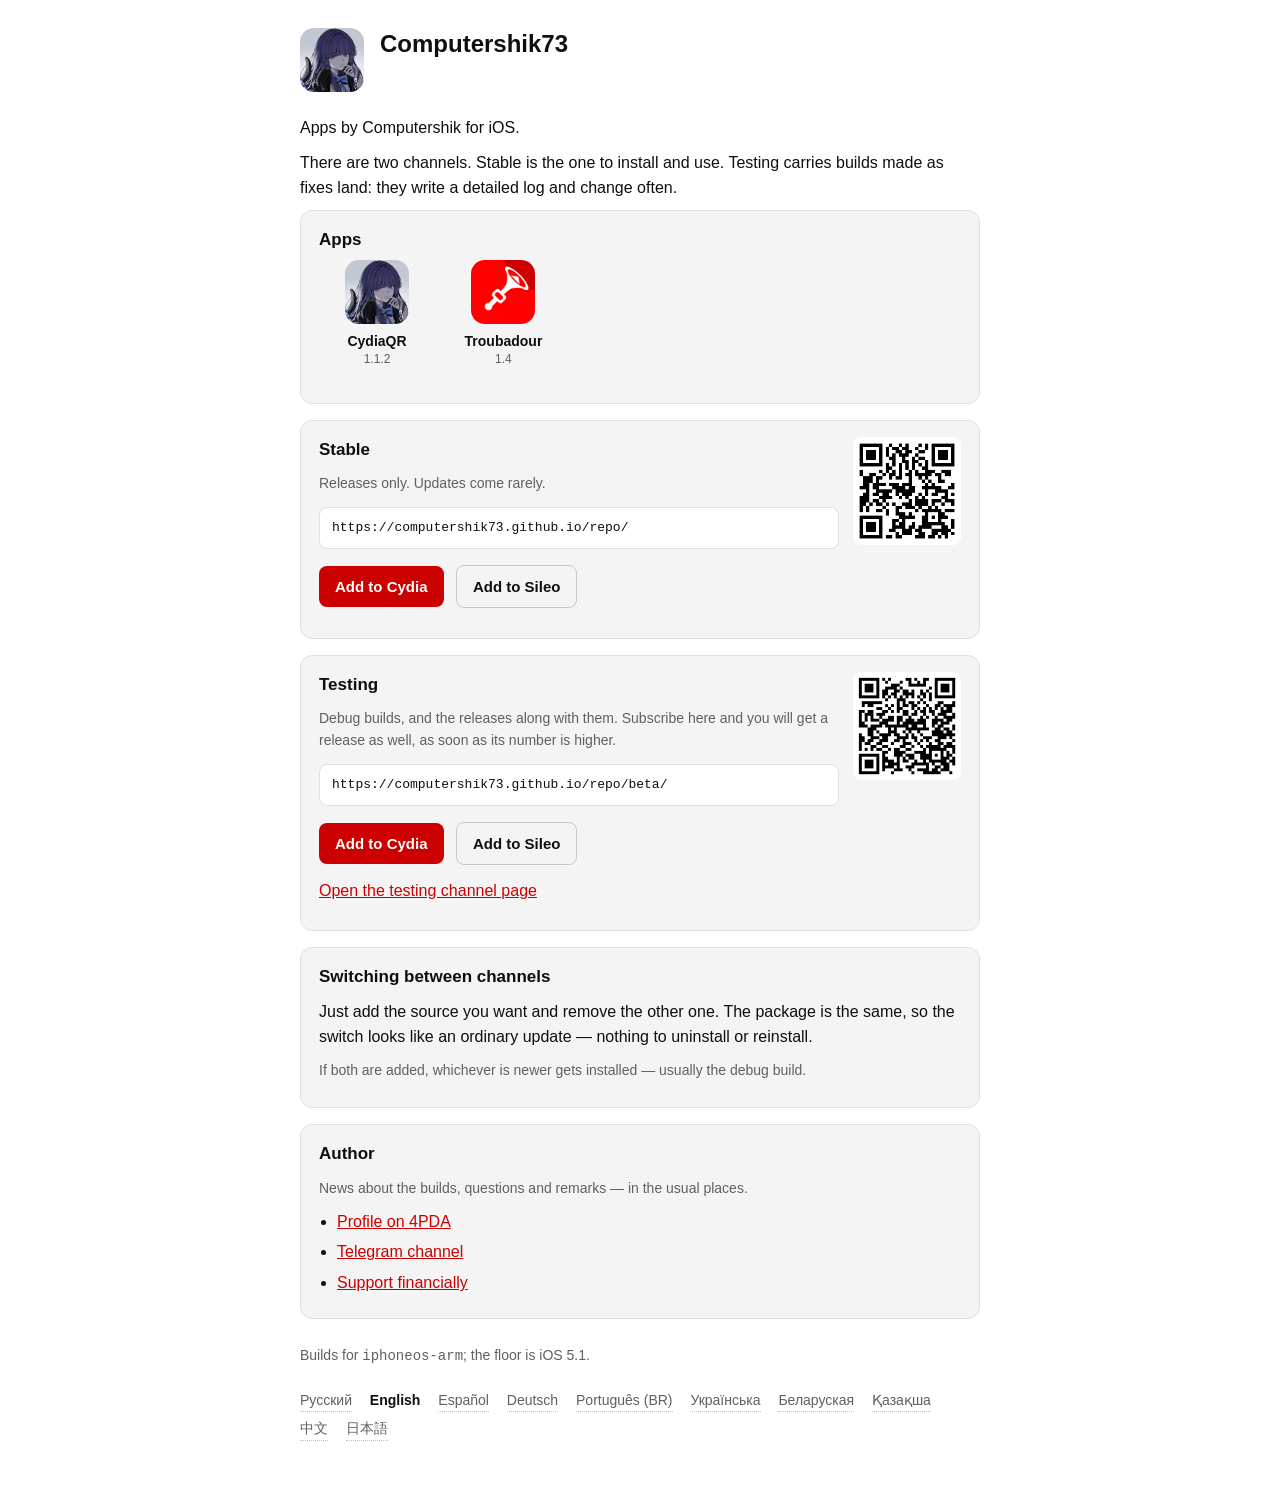
==== index.html @ c0d98966 "Troubadour 1.4 — выпуск в стабильном канале Пакет и .ipa одной сборки: deb для Cydia и Sileo, ipa дл" ====
<!DOCTYPE html>
<html lang="ru">
<head>
<meta charset="utf-8">
<meta name="viewport" content="width=device-width, initial-scale=1">
<title>Источник Computershik73 для Cydia и Sileo</title>
<!--
    Вёрстка нарочно старая.

    Страницу открывают с того же устройства, на которое ставят пакет,
    а это iOS 5 и её Safari. Он не знает ни переменных CSS, ни флексов,
    ни `gap`, ни `prefers-color-scheme`. Здесь ничего этого и нет: цвета
    числами, отступы в точках, обтекание и `inline-block` — всё родом
    из того же времени, что и само устройство.

    Тёмная тема идёт отдельным блоком в конце: старый браузер условия
    не понимает и просто пропускает его, оставаясь на светлой.
-->
<link rel="stylesheet" href="style.css">
</head>
<body data-i18n-title="title_index">
<div class="wrap">

<div class="head">
    <img src="CydiaIcon.png" alt="">
    <div class="who">
        <h1>Computershik73</h1>
    </div>
</div>

<p data-i18n="intro1">Приложения от Computershik для iOS.</p>

<p data-i18n="intro2">Каналов два. Стабильный — то, чем можно пользоваться. Канал
испытаний — сборки по мере правок: они пишут подробный журнал
и меняются часто.</p>

<div class="card">
    <h2 data-i18n="apps_h">Приложения</h2>
<!-- apps:start -->
<div class="grid">
    <a class="app" href="apps/ru.computershik.cydiaqr/">
        <img src="CydiaIcon.png" alt="">
        <span class="name">CydiaQR</span>
        <span class="ver">1.1.2</span>
    </a>
    <a class="app" href="apps/ru.computershik.troubadour/">
        <img src="icons/ru.computershik.troubadour.png" alt="">
        <span class="name">Troubadour</span>
        <span class="ver">1.4</span>
    </a>
</div>
<!-- apps:end -->
</div>


<div class="card">
    <img class="qr" src="qr.png" alt="">
    <h2 data-i18n="stable_h">Стабильный</h2>
    <p class="note" data-i18n="stable_note">Только выпуски. Обновления приходят редко.</p>

    <code class="url">https://computershik73.github.io/repo/</code>

    <p>
        <a class="btn" data-i18n="btn_cydia" href="cydia://url/https://cydia.saurik.com/api/share#?source=https://computershik73.github.io/repo/">Добавить в Cydia</a>
        <a class="btn plain" data-i18n="btn_sileo" href="sileo://source/https://computershik73.github.io/repo/">Добавить в Sileo</a>
    </p>
</div>

<div class="card">
    <img class="qr" src="beta/qr.png" alt="">
    <h2 data-i18n="beta_h">Испытания</h2>
    <p class="note" data-i18n="beta_note">Отладочные сборки, а вместе с ними и выпуски.
    Подписавшись сюда, выпуск вы тоже увидите — как только его номер
    станет старше.</p>

    <code class="url">https://computershik73.github.io/repo/beta/</code>

    <p>
        <a class="btn" data-i18n="btn_cydia" href="cydia://url/https://cydia.saurik.com/api/share#?source=https://computershik73.github.io/repo/beta/">Добавить в Cydia</a>
        <a class="btn plain" data-i18n="btn_sileo" href="sileo://source/https://computershik73.github.io/repo/beta/">Добавить в Sileo</a>
    </p>

    <p><a href="beta/" data-i18n="beta_page">Открыть страницу канала испытаний</a></p>
</div>

<div class="card">
    <h2 data-i18n="switch_h">Как перейти с одного канала на другой</h2>
    <p data-i18n="switch_p1">Достаточно добавить нужный источник и убрать ненужный. Пакет один
    и тот же, поэтому переход выглядит обычным обновлением — ни удалять,
    ни переустанавливать ничего не надо.</p>
    <p class="note" data-i18n="switch_p2">Если добавлены оба, ставиться будет то, что новее, —
    как правило, отладочная сборка.</p>
</div>

<div class="card">
    <h2 data-i18n="author_h">Автор</h2>
    <p class="note" data-i18n="author_note">Новости о сборках, вопросы и замечания — там же,
    где и всегда.</p>

    <ul class="links">
        <li><a href="https://4pda.to/forum/index.php?showuser=4458524" data-i18n="link_4pda">Страница на 4PDA</a></li>
        <li><a href="https://t.me/cmplog" data-i18n="link_tg">Telegram-канал</a></li>
        <li><a href="https://pay.cloudtips.ru/p/83821e32" data-i18n="link_donate">Поддержать финансово</a></li>
    </ul>
</div>

<footer data-i18n="footer">
    Сборки для <code>iphoneos-arm</code>, нижняя граница — iOS 5.1.
</footer>

<div class="langs">
    <a href="?lang=ru" data-lang="ru" class="lang">Русский</a>
    <a href="?lang=en" data-lang="en" class="lang">English</a>
    <a href="?lang=es" data-lang="es" class="lang">Español</a>
    <a href="?lang=de" data-lang="de" class="lang">Deutsch</a>
    <a href="?lang=pt-br" data-lang="pt-br" class="lang">Português (BR)</a>
    <a href="?lang=uk" data-lang="uk" class="lang">Українська</a>
    <a href="?lang=be" data-lang="be" class="lang">Беларуская</a>
    <a href="?lang=kk" data-lang="kk" class="lang">Қазақша</a>
    <a href="?lang=zh" data-lang="zh" class="lang">中文</a>
    <a href="?lang=ja" data-lang="ja" class="lang">日本語</a>
</div>

</div>

<script src="i18n.js"></script>
</body>
</html>
---- style.css ----
/*
 * Общий вид всех страниц источника.
 *
 * Вёрстка нарочно старая: страницу открывают с того же устройства,
 * на которое ставят пакет, а это iOS 5 и её Safari. Ни переменных CSS,
 * ни флексов, ни `gap` — цвета числами, отступы в точках, обтекание
 * и `inline-block`. Сетка значков тоже на `inline-block`, а не на сетке
 * или флексе: так она переносится сама и там, где о них не слышали.
 *
 * Тёмная тема — отдельным блоком в конце: старый браузер условия
 * не понимает и просто пропускает его, оставаясь на светлой.
 */

* { -webkit-box-sizing: border-box; box-sizing: border-box; }

body {
    margin: 0;
    padding: 28px 16px 56px;
    background: #ffffff;
    color: #0f0f0f;
    font-family: "Helvetica Neue", Helvetica, Arial, sans-serif;
    font-size: 16px;
    line-height: 1.55;
    -webkit-text-size-adjust: 100%;
}

.wrap { max-width: 680px; margin: 0 auto; }

.head { margin-bottom: 24px; }

.head:after { content: ""; display: block; clear: both; }

.head img {
    float: left;
    width: 64px;
    height: 64px;
    margin-right: 16px;
    -webkit-border-radius: 14px;
    border-radius: 14px;
}

.head .who { overflow: hidden; }

h1 { font-size: 24px; line-height: 1.2; margin: 2px 0 4px; }

h2 { font-size: 17px; margin: 0 0 6px; }

.sub { color: #606060; font-size: 15px; }

p { margin: 10px 0; }

.card:after { content: ""; display: block; clear: both; }

.card {
    background: #f4f4f4;
    border: 1px solid #e0e0e0;
    -webkit-border-radius: 12px;
    border-radius: 12px;
    padding: 16px 18px;
    margin-bottom: 16px;
}

.url {
    display: block;
    overflow: hidden;
    margin: 12px 0;
    padding: 10px 12px;
    background: #ffffff;
    border: 1px solid #e0e0e0;
    -webkit-border-radius: 8px;
    border-radius: 8px;
    font-family: Menlo, Courier, monospace;
    font-size: 13px;
    word-wrap: break-word;
}

a { color: #cc0000; }

a.btn {
    display: inline-block;
    margin: 4px 8px 4px 0;
    padding: 9px 16px;
    -webkit-border-radius: 8px;
    border-radius: 8px;
    background: #cc0000;
    color: #ffffff;
    text-decoration: none;
    font-size: 15px;
    font-weight: bold;
}

a.btn.plain {
    background: transparent;
    color: #0f0f0f;
    border: 1px solid #c8c8c8;
}

.note { color: #606060; font-size: 14px; }

ul.links { margin: 10px 0 0; padding: 0 0 0 18px; }

ul.links li { margin: 6px 0; }

footer { color: #606060; font-size: 14px; margin-top: 26px; }

code { font-family: Menlo, Courier, monospace; font-size: 14px; }

/* Значок с адресом канала — рядом со ссылкой, справа. */

.qr {
    float: right;
    width: 108px;
    height: 108px;
    margin: 0 0 10px 14px;
    background: #ffffff;
    -webkit-border-radius: 8px;
    border-radius: 8px;
}

/*
 * На узком экране значок мельче: у iPhone 4 ширина 320 точек, и
 * стосемивосьмиточечный квадрат съедал у адреса больше половины строки.
 * Условие по ширине старый Safari понимает — в отличие от условия
 * про тёмную тему.
 */
@media (max-width: 420px) {
    .qr { width: 84px; height: 84px; margin-left: 10px; }
}

/* Сетка приложений: значок, название, номер выпуска. */

.grid { margin: 2px 0 0; }

.grid:after { content: ""; display: block; clear: both; }

.grid a.app {
    display: inline-block;
    width: 116px;
    margin: 0 6px 18px 0;
    vertical-align: top;
    text-align: center;
    text-decoration: none;
    color: #0f0f0f;
}

.grid a.app img {
    display: block;
    width: 64px;
    height: 64px;
    margin: 0 auto 8px;
    -webkit-border-radius: 14px;
    border-radius: 14px;
}

.grid .name { display: block; font-size: 14px; font-weight: bold; line-height: 1.3; }

.grid .ver { display: block; font-size: 12px; color: #606060; }

/* Страница одного приложения. */

.app-head { margin-bottom: 18px; }

.app-head:after { content: ""; display: block; clear: both; }

.app-head img {
    float: left;
    width: 72px;
    height: 72px;
    margin-right: 16px;
    -webkit-border-radius: 16px;
    border-radius: 16px;
}

.app-head .who { overflow: hidden; }

table.facts { width: 100%; border-collapse: collapse; font-size: 14px; }

table.facts th {
    width: 40%;
    padding: 6px 12px 6px 0;
    text-align: left;
    font-weight: normal;
    color: #606060;
    vertical-align: top;
}

table.facts td { padding: 6px 0; vertical-align: top; word-wrap: break-word; }

ul.olds { margin: 8px 0 0; padding: 0 0 0 18px; font-size: 14px; }

ul.olds li { margin: 5px 0; }

/* Переключатель языка внизу страницы. */

.langs { margin-top: 22px; font-size: 14px; }

.langs a {
    display: inline-block;
    margin: 0 14px 6px 0;
    color: #606060;
    text-decoration: none;
    border-bottom: 1px dotted #c0c0c0;
}

.langs a.here {
    color: #0f0f0f;
    font-weight: bold;
    border-bottom-color: transparent;
}

@media (prefers-color-scheme: dark) {
    body { background: #0f0f0f; color: #f1f1f1; }
    .sub, .note, footer { color: #aaaaaa; }
    .card { background: #1c1c1c; border-color: #303030; }
    .url { background: #0f0f0f; border-color: #303030; }
    a { color: #ff4444; }
    a.btn { background: #cc0000; color: #ffffff; }
    a.btn.plain { color: #f1f1f1; border-color: #3a3a3a; }
    .grid a.app { color: #f1f1f1; }
    .grid .ver { color: #aaaaaa; }
    table.facts th { color: #aaaaaa; }
    .langs a { color: #aaaaaa; border-bottom-color: #3a3a3a; }
    .langs a.here { color: #f1f1f1; border-bottom-color: transparent; }
}
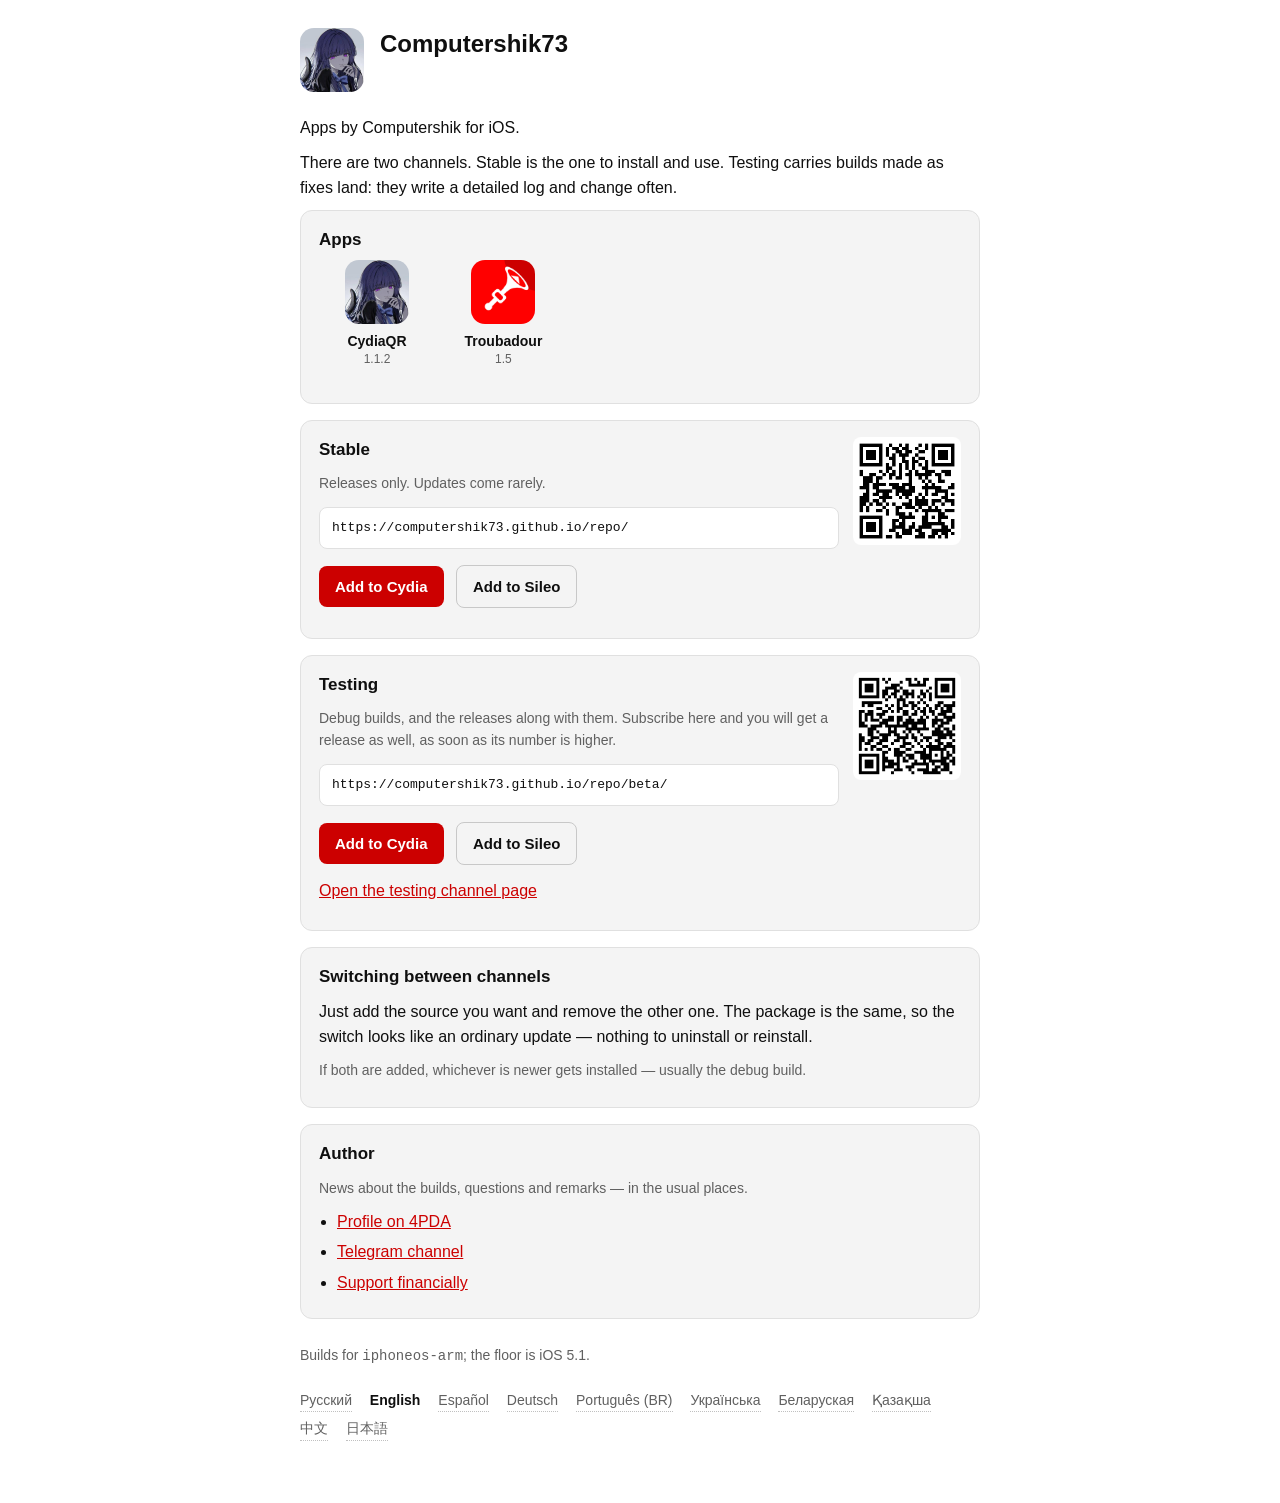
==== commit ddd41607: "Troubadour 1.5 — выпуск в стабильном канале Выпуск зеркалится и в канал испытаний: иначе подписавший" ====
--- a/index.html
+++ b/index.html
@@ -46,7 +46,7 @@
     <a class="app" href="apps/ru.computershik.troubadour/">
         <img src="icons/ru.computershik.troubadour.png" alt="">
         <span class="name">Troubadour</span>
-        <span class="ver">1.4</span>
+        <span class="ver">1.5</span>
     </a>
 </div>
 <!-- apps:end -->
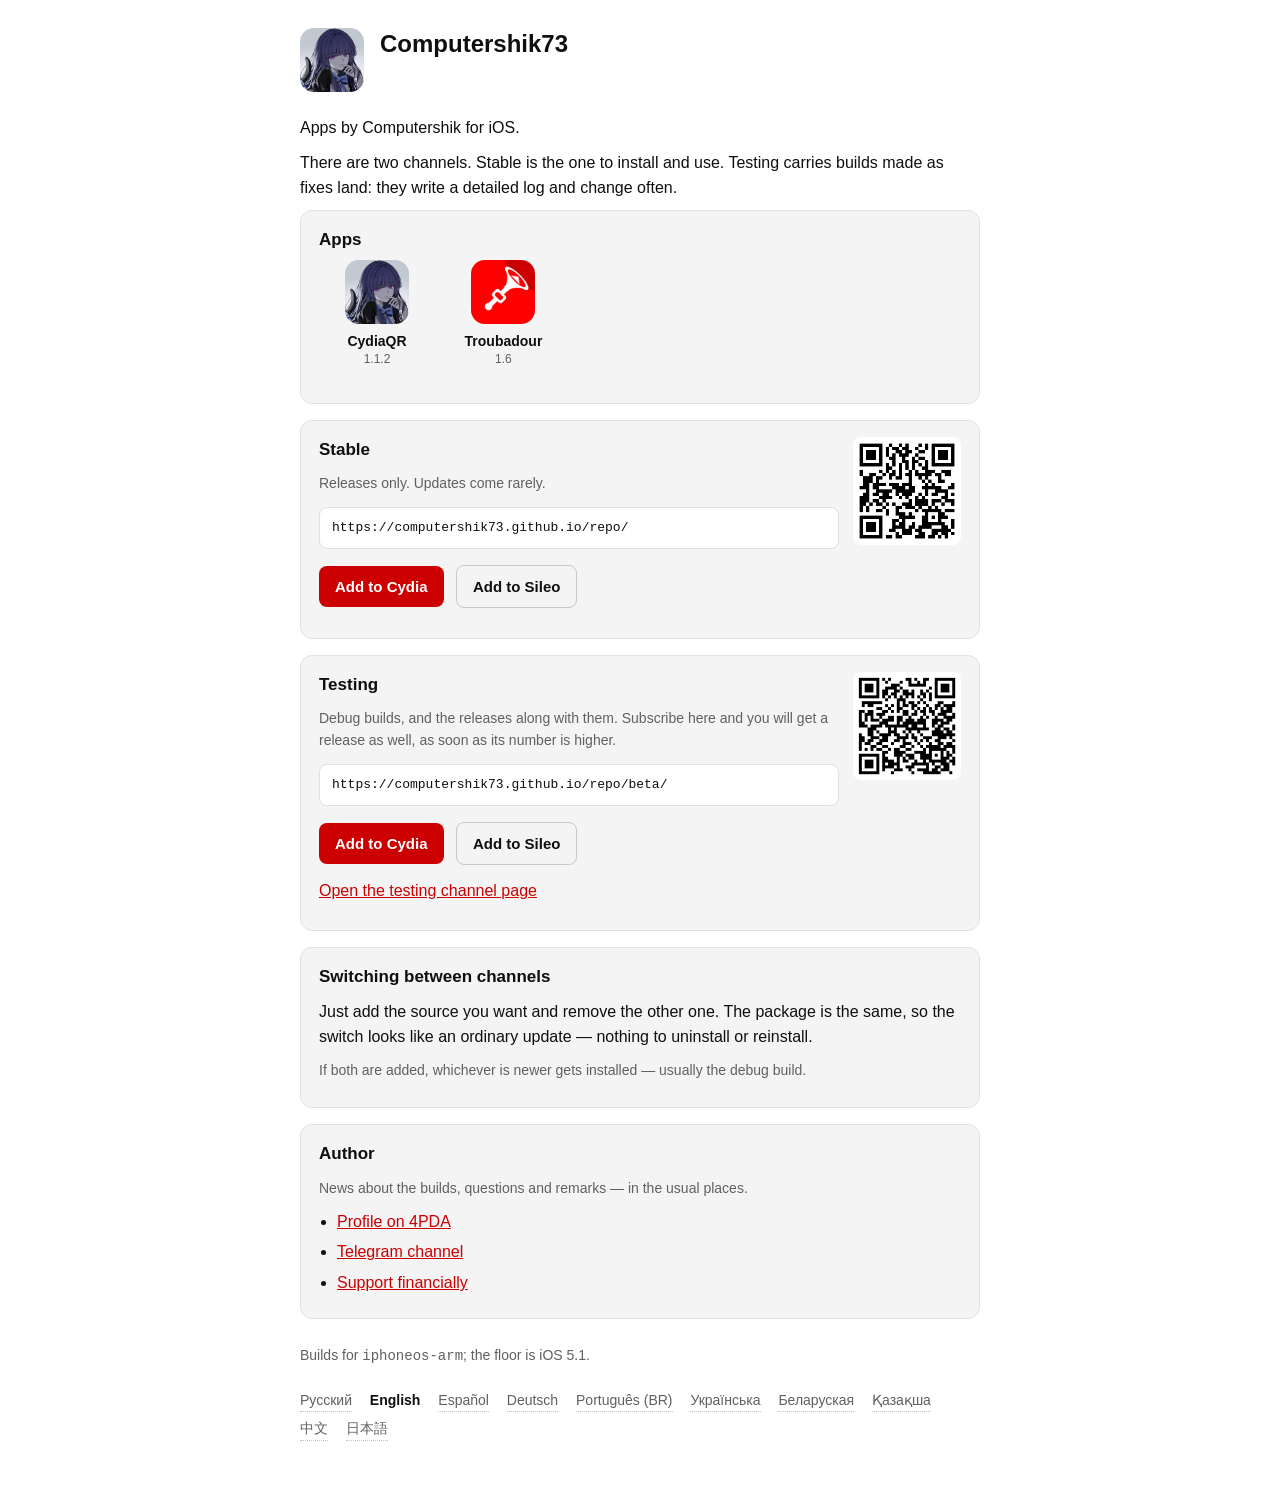
==== commit 9dcb15ac: "Troubadour 1.6 — выпуск в стабильном канале Co-Authored-By: Claude Opus 5.5 <noreply@anthropic.com>" ====
--- a/index.html
+++ b/index.html
@@ -46,7 +46,7 @@
     <a class="app" href="apps/ru.computershik.troubadour/">
         <img src="icons/ru.computershik.troubadour.png" alt="">
         <span class="name">Troubadour</span>
-        <span class="ver">1.5</span>
+        <span class="ver">1.6</span>
     </a>
 </div>
 <!-- apps:end -->
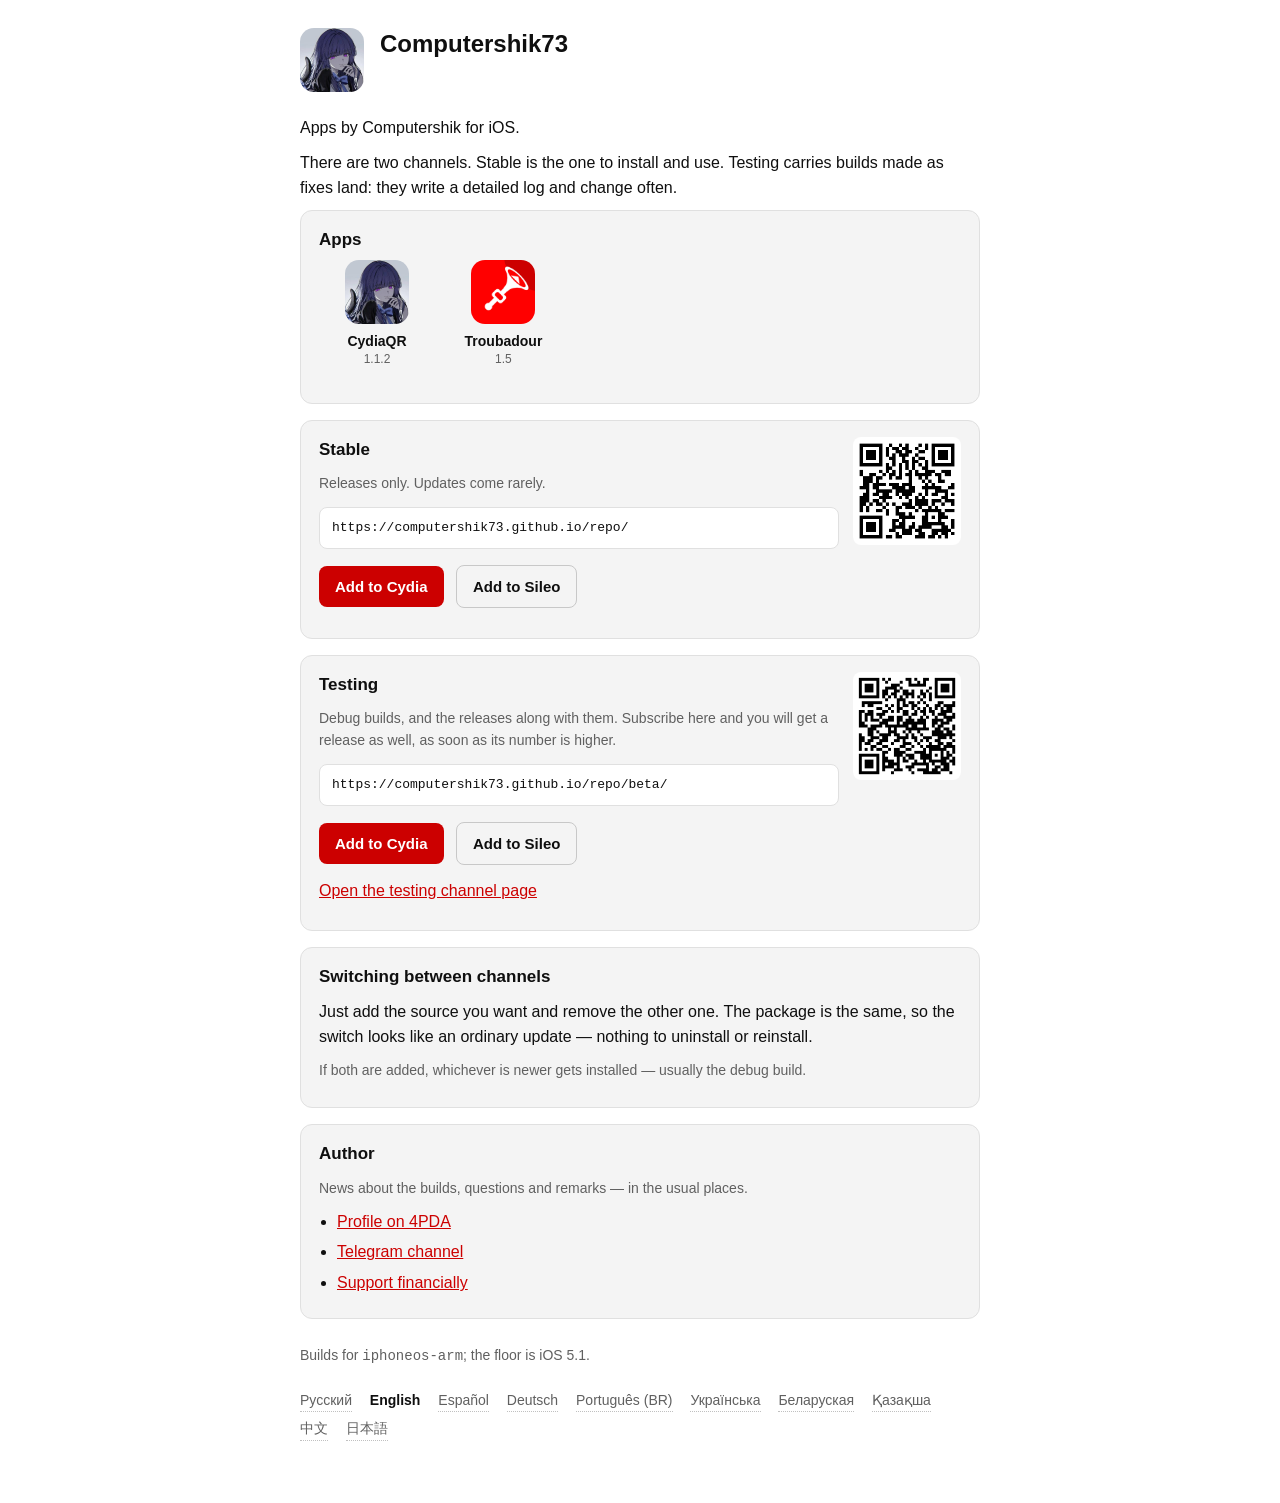
==== commit c16455bf: "Troubadour 1.6 убран из стабильного канала — остаётся только в бете до проверки исправлений Co-Autho" ====
--- a/index.html
+++ b/index.html
@@ -46,7 +46,7 @@
     <a class="app" href="apps/ru.computershik.troubadour/">
         <img src="icons/ru.computershik.troubadour.png" alt="">
         <span class="name">Troubadour</span>
-        <span class="ver">1.6</span>
+        <span class="ver">1.5</span>
     </a>
 </div>
 <!-- apps:end -->
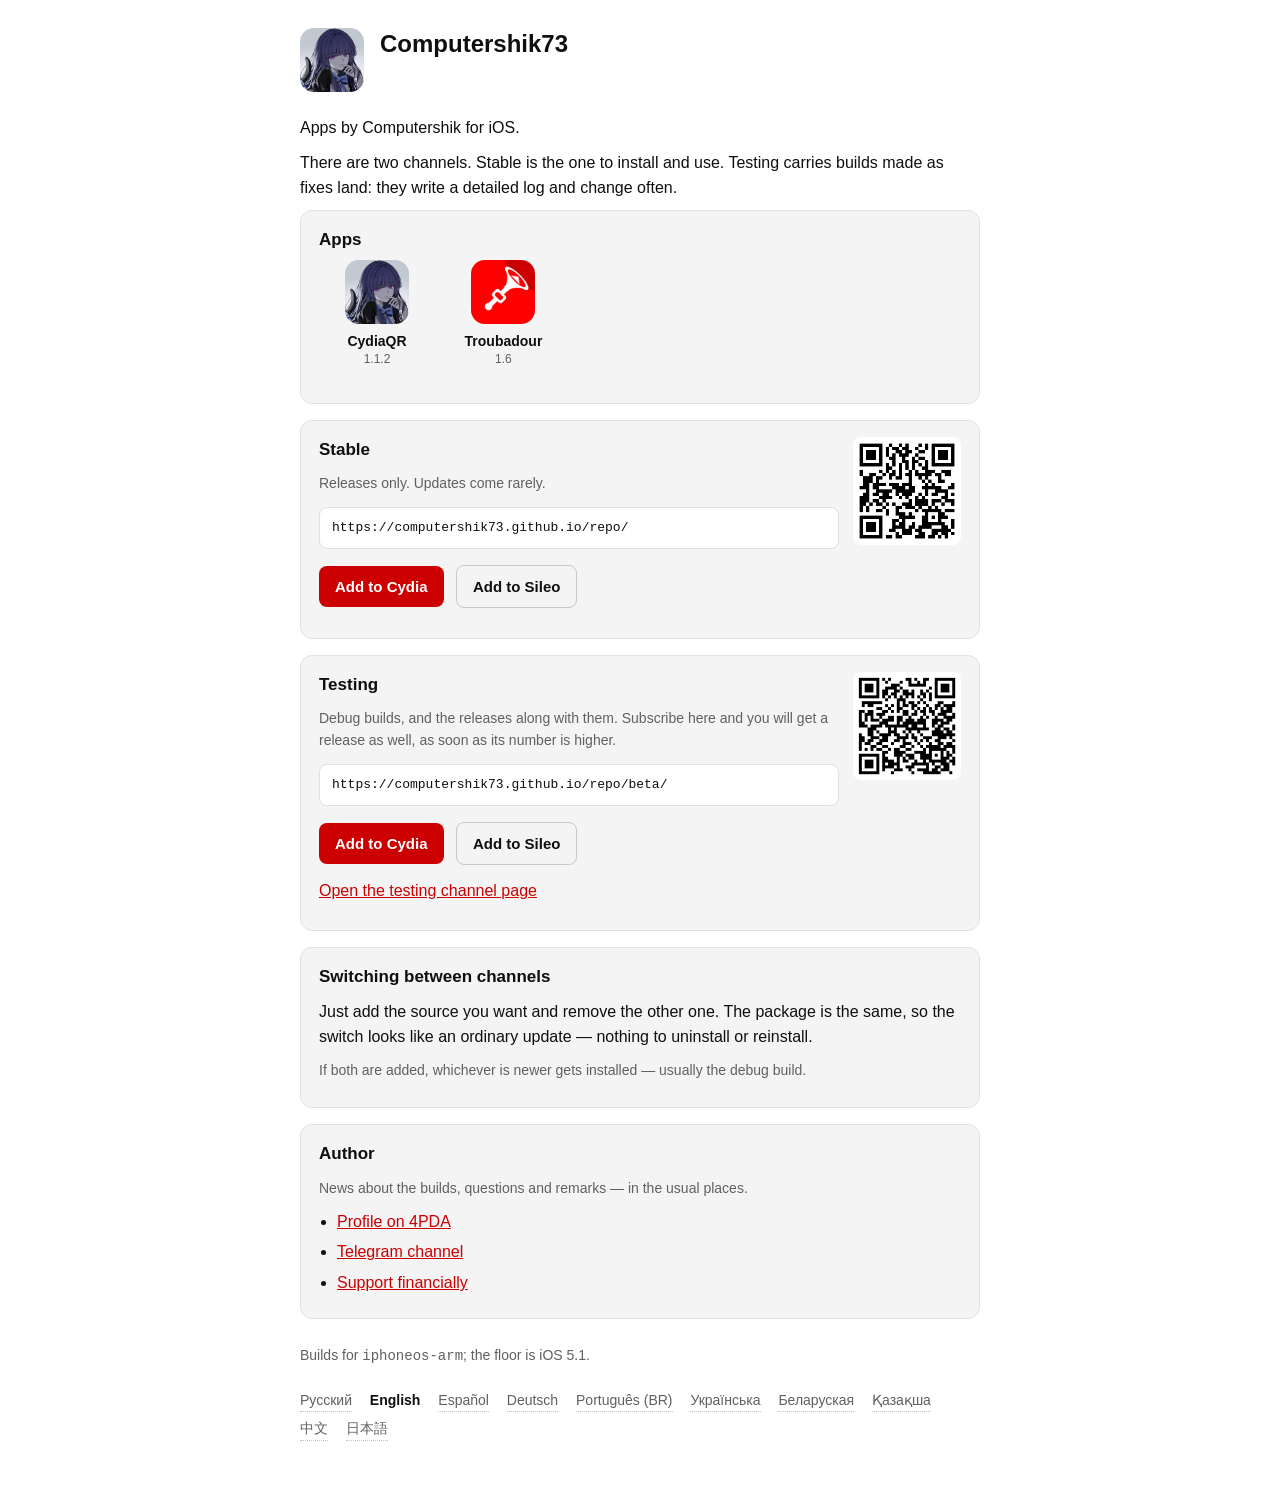
==== commit 82e41b78: "Troubadour 1.6 (релиз, пересборка с исправлениями 1.6-1…1.6-9) Co-Authored-By: Claude Opus 5.5 <nore" ====
--- a/index.html
+++ b/index.html
@@ -46,7 +46,7 @@
     <a class="app" href="apps/ru.computershik.troubadour/">
         <img src="icons/ru.computershik.troubadour.png" alt="">
         <span class="name">Troubadour</span>
-        <span class="ver">1.5</span>
+        <span class="ver">1.6</span>
     </a>
 </div>
 <!-- apps:end -->
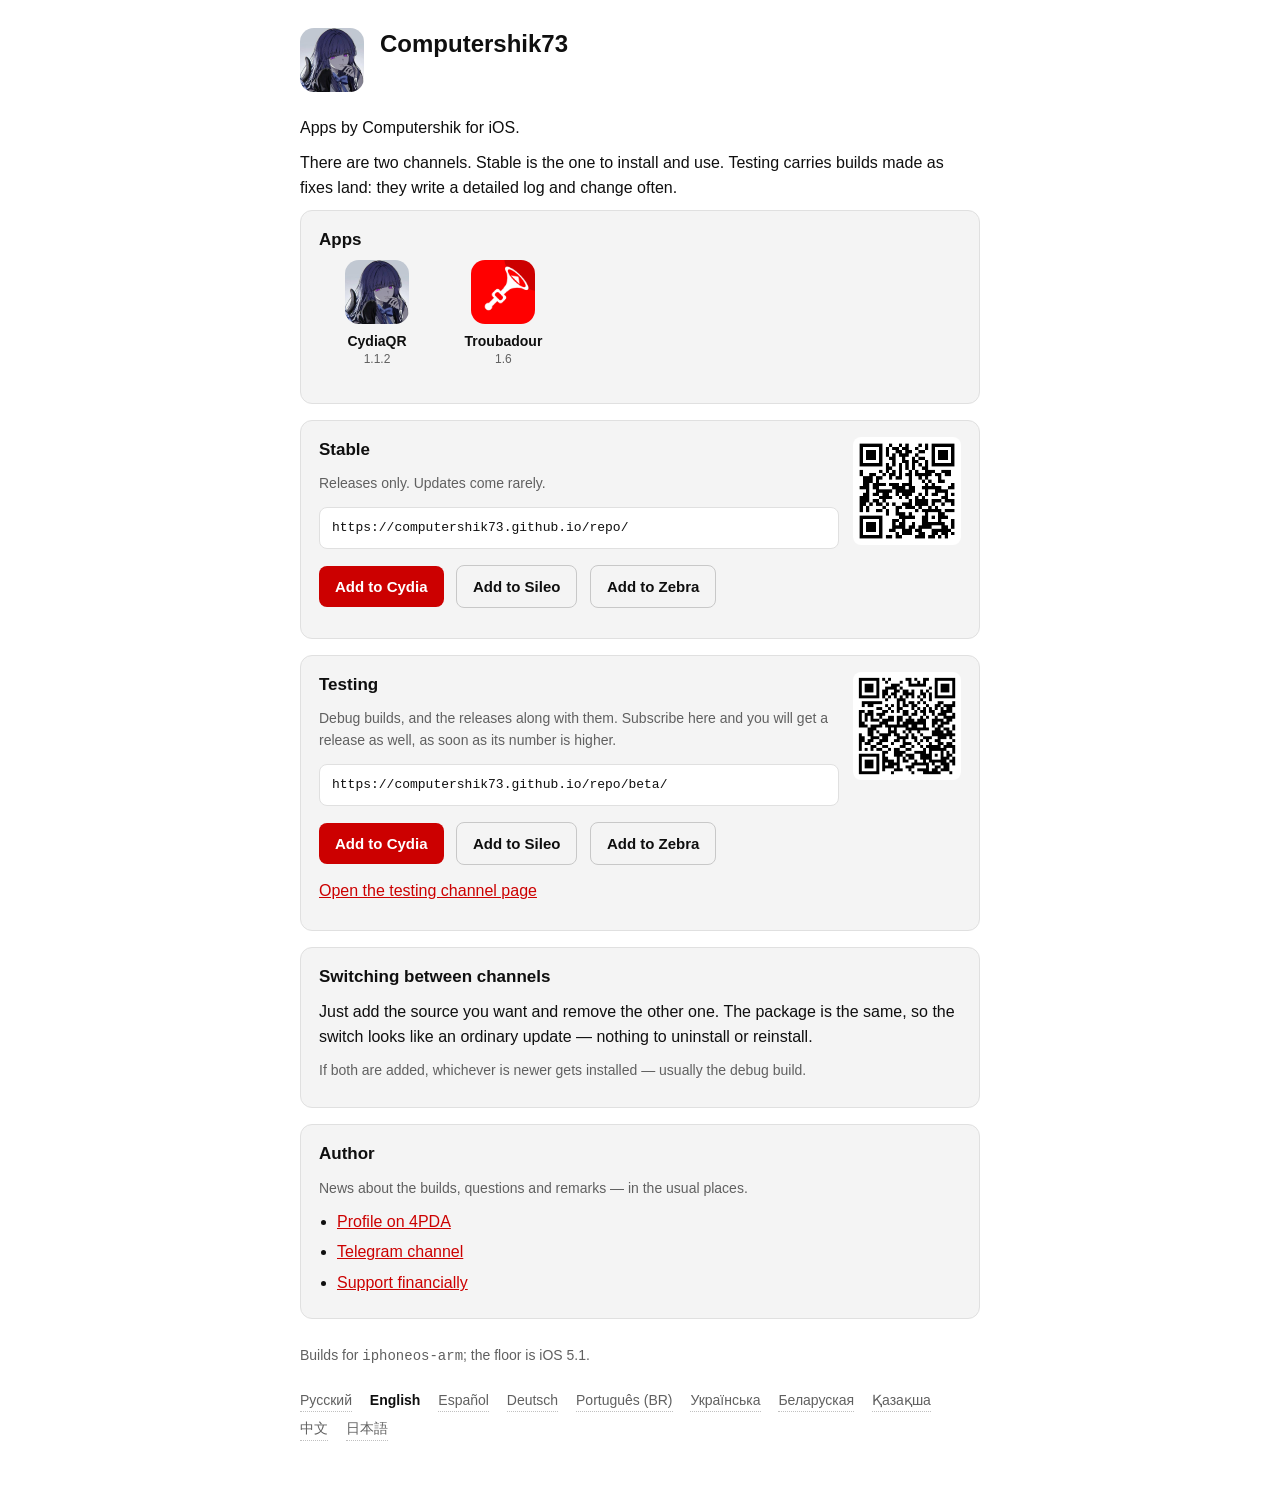
==== commit f040fc24: "Поддержка Zebra Кнопки «Добавить в Zebra» на страницах каналов и «Открыть в Zebra» на страницах прил" ====
--- a/index.html
+++ b/index.html
@@ -3,7 +3,7 @@
 <head>
 <meta charset="utf-8">
 <meta name="viewport" content="width=device-width, initial-scale=1">
-<title>Источник Computershik73 для Cydia и Sileo</title>
+<title>Источник Computershik73 для Cydia, Sileo и Zebra</title>
 <!--
     Вёрстка нарочно старая.
 
@@ -63,6 +63,7 @@
     <p>
         <a class="btn" data-i18n="btn_cydia" href="cydia://url/https://cydia.saurik.com/api/share#?source=https://computershik73.github.io/repo/">Добавить в Cydia</a>
         <a class="btn plain" data-i18n="btn_sileo" href="sileo://source/https://computershik73.github.io/repo/">Добавить в Sileo</a>
+        <a class="btn plain" data-i18n="btn_zebra" href="zbra://sources/add/https://computershik73.github.io/repo/">Добавить в Zebra</a>
     </p>
 </div>
 
@@ -78,6 +79,7 @@
     <p>
         <a class="btn" data-i18n="btn_cydia" href="cydia://url/https://cydia.saurik.com/api/share#?source=https://computershik73.github.io/repo/beta/">Добавить в Cydia</a>
         <a class="btn plain" data-i18n="btn_sileo" href="sileo://source/https://computershik73.github.io/repo/beta/">Добавить в Sileo</a>
+        <a class="btn plain" data-i18n="btn_zebra" href="zbra://sources/add/https://computershik73.github.io/repo/beta/">Добавить в Zebra</a>
     </p>
 
     <p><a href="beta/" data-i18n="beta_page">Открыть страницу канала испытаний</a></p>
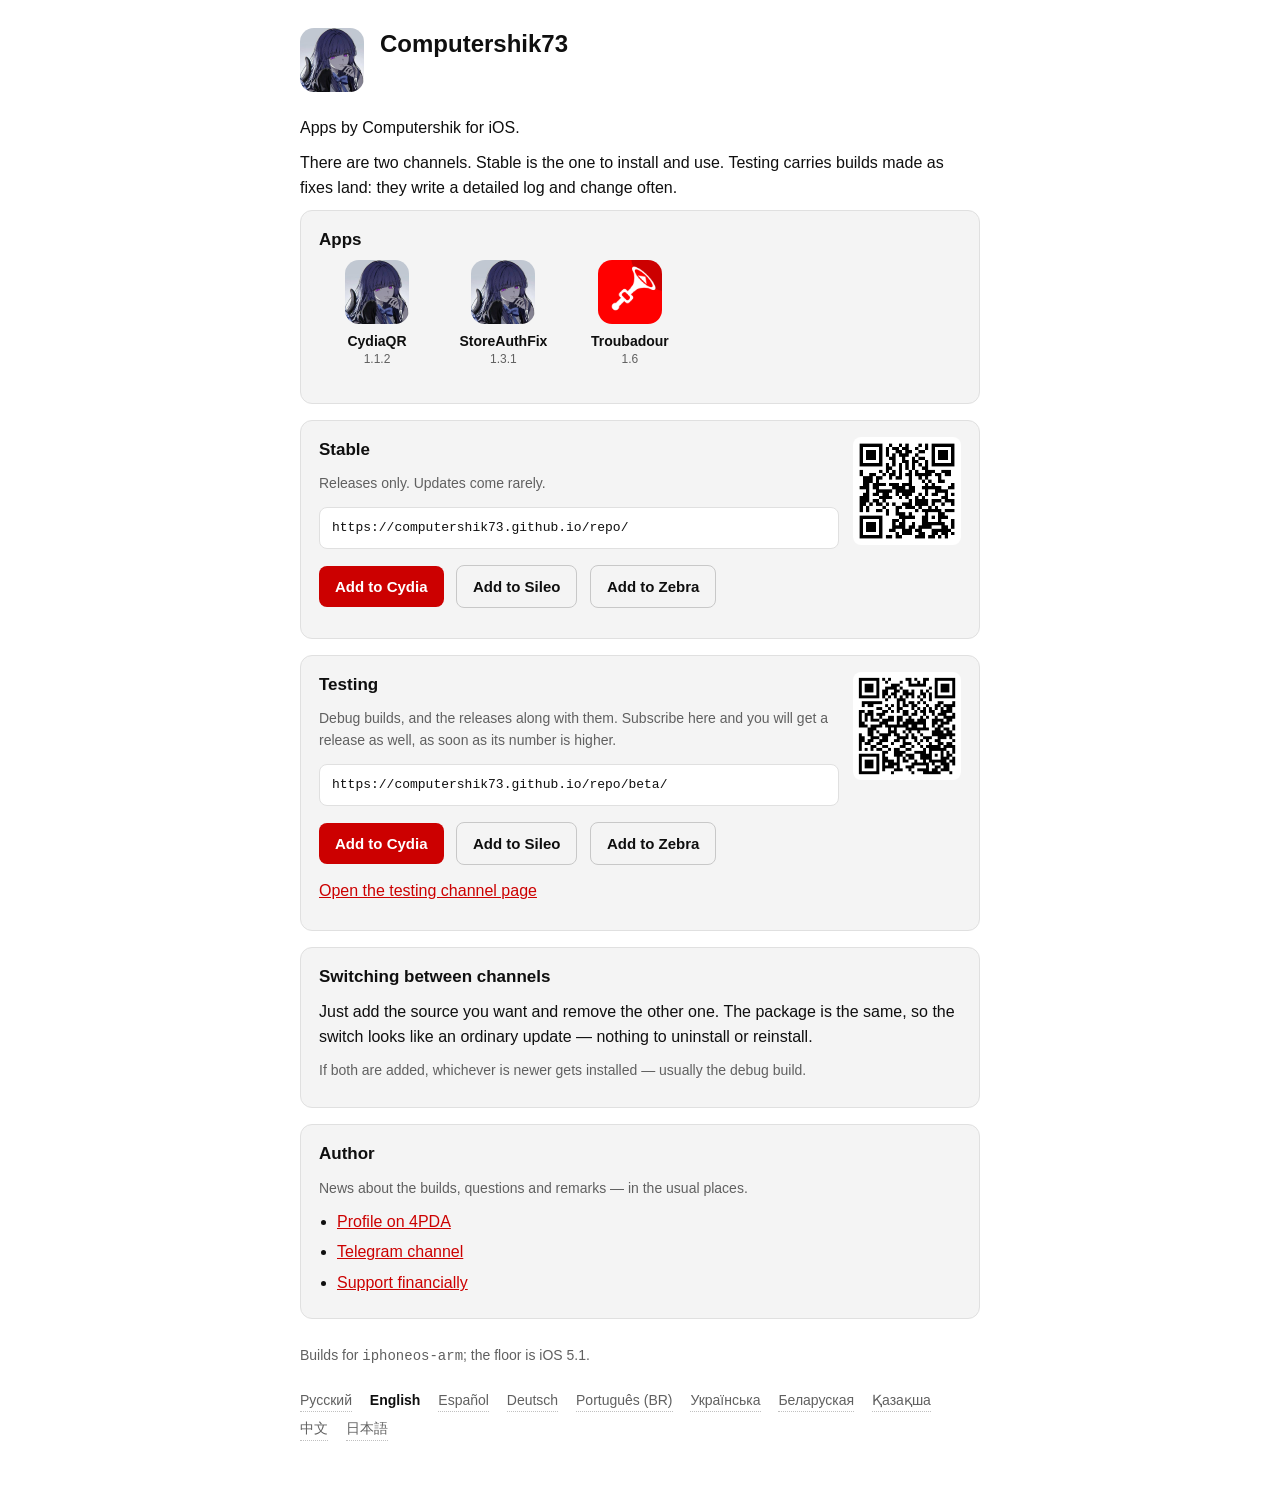
==== commit 2b3e3dcf: "StoreAuthFix 1.3.1 (релиз) Твик возвращает вход в App Store и iTunes Store на iOS 8–13: перенаправля" ====
--- a/index.html
+++ b/index.html
@@ -42,6 +42,11 @@
         <img src="CydiaIcon.png" alt="">
         <span class="name">CydiaQR</span>
         <span class="ver">1.1.2</span>
+    </a>
+    <a class="app" href="apps/ru.computershik.storeauthfix/">
+        <img src="CydiaIcon.png" alt="">
+        <span class="name">StoreAuthFix</span>
+        <span class="ver">1.3.1</span>
     </a>
     <a class="app" href="apps/ru.computershik.troubadour/">
         <img src="icons/ru.computershik.troubadour.png" alt="">
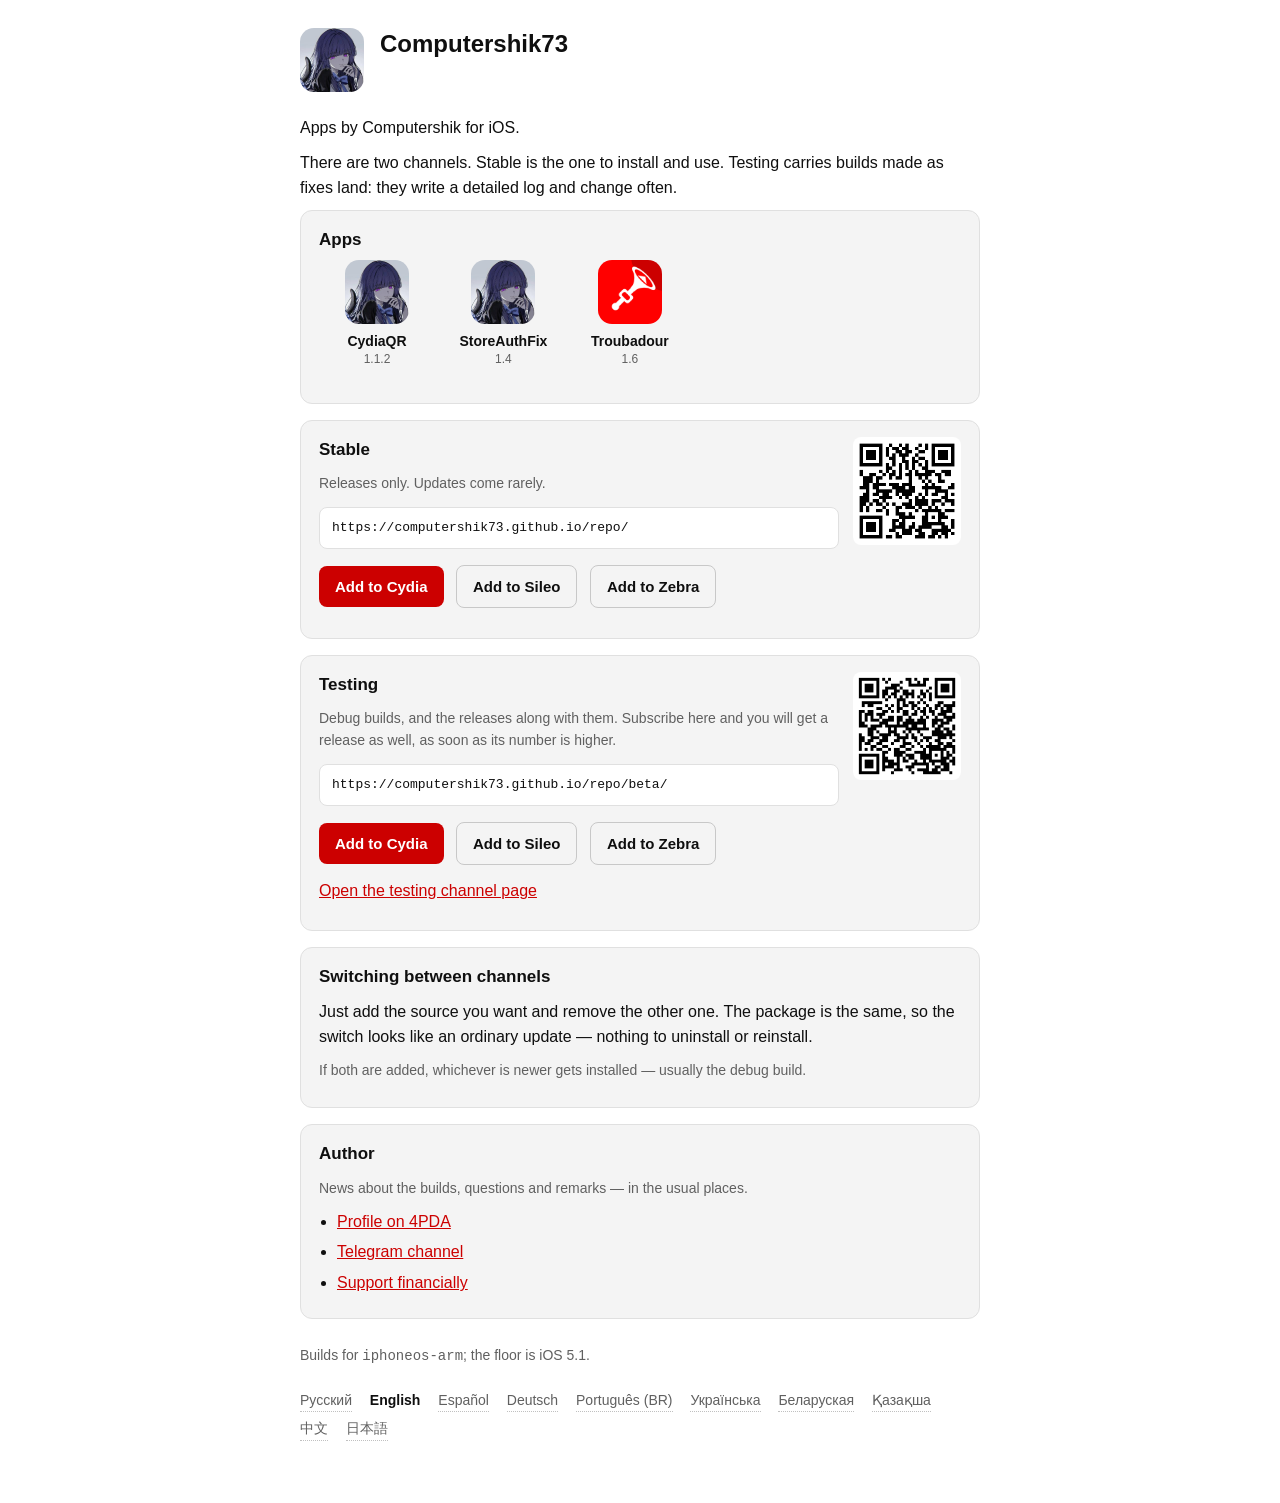
==== commit 673cb3d5: "StoreAuthFix 1.4 Раздел в «Настройках» со сведениями о твике и разработчике и защита авторства. Паке" ====
--- a/index.html
+++ b/index.html
@@ -46,7 +46,7 @@
     <a class="app" href="apps/ru.computershik.storeauthfix/">
         <img src="CydiaIcon.png" alt="">
         <span class="name">StoreAuthFix</span>
-        <span class="ver">1.3.1</span>
+        <span class="ver">1.4</span>
     </a>
     <a class="app" href="apps/ru.computershik.troubadour/">
         <img src="icons/ru.computershik.troubadour.png" alt="">
